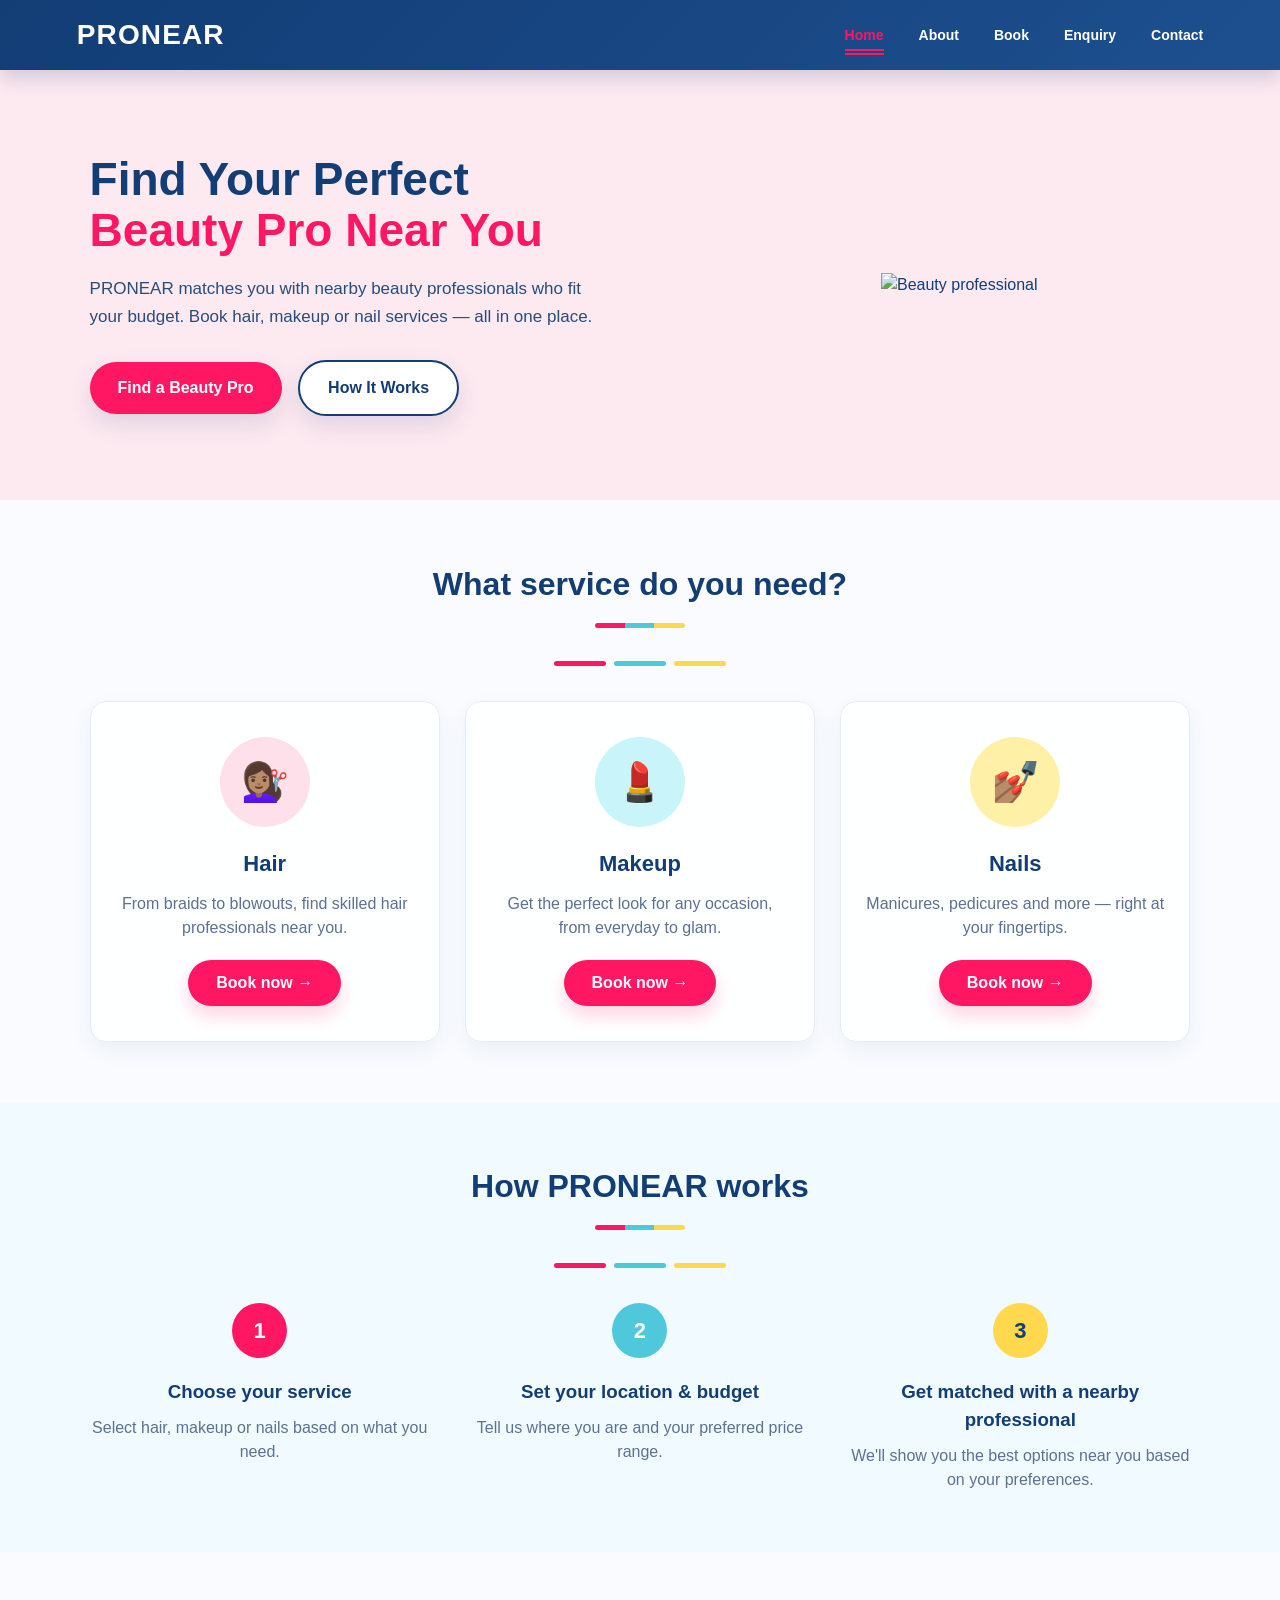
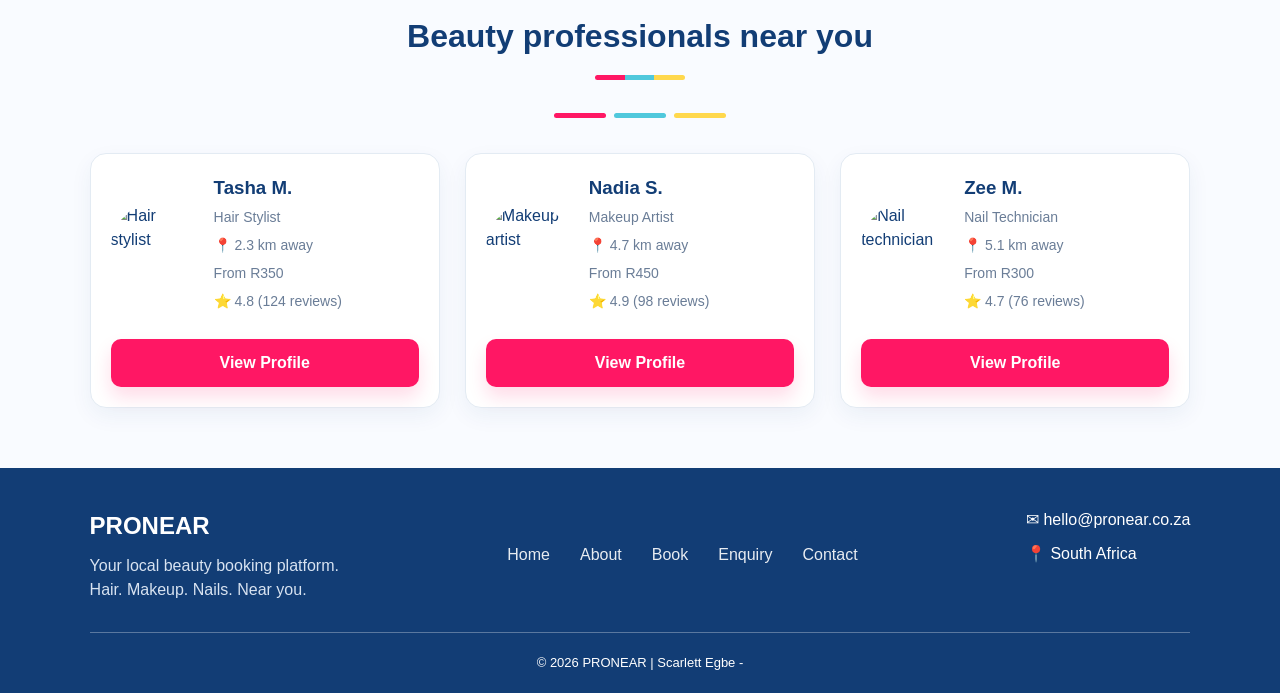
==== index.html @ 2d7df902 "Website update for Part 3 repository" ====
<!DOCTYPE html>
<html lang="en">
<head>
    <meta charset="UTF-8">
    <meta name="viewport" content="width=device-width, initial-scale=1.0">
    <title>PRONEAR | Book Hair, Makeup & Nail Services Near You</title>
    <meta name="description" content="PRONEAR helps you discover trusted local beauty professionals for hair, makeup and nail services. Browse salon options, compare beauty specialists, and book your next beauty appointment quickly and easily for hair care, makeup, nail care and beauty treatments near you.">
    <meta name="keywords" content="PRONEAR, beauty services, hair services, makeup services, nail services, beauty booking, beauty appointment, salon near me, hair salon, makeup artist, nail technician, local beauty professionals, beauty treatments, salon booking, book beauty service, hair and makeup, nail care, beauty professionals near me">
    <link rel="stylesheet" href="css/style.css">
</head>
<body>

    <!-- Site header and primary navigation: this links users to each main page. -->
    <nav class="site-nav" aria-label="Main navigation">
        <div class="logo">PRONEAR</div>
        <button class="nav-toggle" type="button" aria-expanded="false" aria-controls="nav-menu" aria-label="Open navigation menu">
            <span></span>
            <span></span>
            <span></span>
        </button>
        <ul id="nav-menu" class="nav-menu">
            <li><a href="index.html" class="active">Home</a></li>
            <li><a href="about.html">About</a></li>
            <li><a href="book.html">Book</a></li>
            <li><a href="enquiry.html">Enquiry</a></li>
            <li><a href="contact.html">Contact</a></li>
        </ul>
    </nav>

    <!-- Hero banner: this is the first sales message and main call-to-action area. -->
    <section class="hero">
        <div class="hero-text">
            <h1>Find Your Perfect <span>Beauty Pro Near You</span></h1>
            <p>PRONEAR matches you with nearby beauty professionals who fit your budget. Book hair, makeup or nail services — all in one place.</p>
            <a href="book.html" class="button primary-btn">Find a Beauty Pro</a>
            <a href="#how-it-works" class="button secondary-btn">How It Works</a>
        </div>
        <div class="hero-image">
            <img src="images/heroimage.png" alt="Beauty professional">
        </div>
    </section>

    <!-- Service overview: highlights the main beauty categories available to customers. -->
    <section class="services-section">
        <h2 class="section-title">What service do you need?</h2>
        <div class="underline"><span class="pink"></span><span class="blue"></span><span class="yellow"></span></div>
        <div class="services">
            <div class="service-card" data-service="hair">
                <div class="service-icon hair">💇🏽‍♀️</div>
                <h3>Hair</h3>
                <p>From braids to blowouts, find skilled hair professionals near you.</p>
                <a href="book.html#booking-form" class="small-btn" data-service="hair">Book now →</a>
            </div>
            <div class="service-card" data-service="makeup">
                <div class="service-icon makeup">💄</div>
                <h3>Makeup</h3>
                <p>Get the perfect look for any occasion, from everyday to glam.</p>
                <a href="book.html#booking-form" class="small-btn" data-service="makeup">Book now →</a>
            </div>
            <div class="service-card" data-service="nails">
                <div class="service-icon nails">💅🏽</div>
                <h3>Nails</h3>
                <p>Manicures, pedicures and more — right at your fingertips.</p>
                <a href="book.html#booking-form" class="small-btn" data-service="nails">Book now →</a>
            </div>
        </div>
    </section>

    <!-- How it works: explains the simple booking journey in three steps. -->
    <section class="how-it-works" id="how-it-works">
        <h2 class="section-title">How PRONEAR works</h2>
        <div class="underline"><span class="pink"></span><span class="blue"></span><span class="yellow"></span></div>
        <div class="steps">
            <div class="step">
                <div class="step-number">1</div>
                <h3>Choose your service</h3>
                <p>Select hair, makeup or nails based on what you need.</p>
            </div>
            <div class="step">
                <div class="step-number">2</div>
                <h3>Set your location & budget</h3>
                <p>Tell us where you are and your preferred price range.</p>
            </div>
            <div class="step">
                <div class="step-number">3</div>
                <h3>Get matched with a nearby professional</h3>
                <p>We'll show you the best options near you based on your preferences.</p>
            </div>
        </div>
    </section>

    <!-- Local professionals section: presents nearby beauty specialists with pricing and ratings. -->
    <section class="professionals-section">
        <h2 class="section-title">Beauty professionals near you</h2>
        <div class="underline"><span class="pink"></span><span class="blue"></span><span class="yellow"></span></div>
        <div class="professionals">
            <div class="pro-card">
                <div class="pro-info">
                    <div class="pro-image"><img src="images/tashaM.png" alt="Hair stylist"></div>
                    <div class="pro-details">
                        <h3>Tasha M.</h3><p>Hair Stylist</p><p>📍 2.3 km away</p><p> From R350</p><p>⭐ 4.8 (124 reviews)</p>
                    </div>
                </div>
                <a href="#" class="view-btn" data-profile="tasha">View Profile</a>
            </div>
            <div class="pro-card">
                <div class="pro-info">
                    <div class="pro-image"><img src="images/lastperson.png" alt="Makeup artist"></div>
                    <div class="pro-details">
                        <h3>Nadia S.</h3><p>Makeup Artist</p><p>📍 4.7 km away</p><p> From R450</p><p>⭐ 4.9 (98 reviews)</p>
                    </div>
                </div>
                <a href="#" class="view-btn" data-profile="nadia">View Profile</a>
            </div>
            <div class="pro-card">
                <div class="pro-info">
                    <div class="pro-image"><img src="images/zee.png" alt="Nail technician"></div>
                    <div class="pro-details">
                        <h3>Zee M.</h3><p>Nail Technician</p><p>📍 5.1 km away</p><p> From R300</p><p>⭐ 4.7 (76 reviews)</p>
                    </div>
                </div>
                <a href="#" class="view-btn" data-profile="zee">View Profile</a>
            </div>
        </div>
    </section>

    <div class="profile-modal" id="profile-modal" aria-hidden="true">
        <div class="profile-dialog" role="dialog" aria-modal="true" aria-labelledby="profile-title">
            <button type="button" class="close-profile-modal" id="close-profile-modal" aria-label="Close profile">×</button>
            <div id="profile-content"></div>
        </div>
    </div>

    <!-- Site footer: quick links and contact details for users after browsing the page. -->
    <footer>
        <div class="footer-content">
            <div class="footer-logo"><h2>PRONEAR</h2><p>Your local beauty booking platform.<br>Hair. Makeup. Nails. Near you.</p></div>
            <div class="footer-links"><a href="index.html">Home</a><a href="about.html">About</a><a href="book.html">Book</a><a href="enquiry.html">Enquiry</a><a href="contact.html">Contact</a></div>
            <div class="footer-contact"><p>✉ hello@pronear.co.za</p><p>📍 South Africa</p></div>
        </div>
        <div class="copyright">© 2026 PRONEAR | Scarlett Egbe - </div>
    </footer>

    <script src="js/script.js"></script>
</body>
</html>
---- css/style.css ----
/* ================= GLOBAL RESET & BASE STYLES ================= */
/* These rules create a consistent visual baseline across all pages,
   making spacing, typography, and links behave the same in every browser. */

* {
    margin: 0;
    padding: 0;
    box-sizing: border-box;
}

body {
    font-family: Arial, sans-serif;
    color: #123d75;
    background-color: #f9fbff;
    line-height: 1.5;
}

html {
    scroll-behavior: smooth;
}

a {
    color: inherit;
}

img {
    display: block;
    max-width: 100%;
}

button,
input,
select,
textarea,
a {
    transition: all 0.25s ease;
}

:focus-visible {
    outline: 3px solid rgba(255, 23, 100, 0.45);
    outline-offset: 3px;
}


/* ================= STICKY HEADER & NAVIGATION ================= */
/* The header stays pinned at the top while scrolling and uses a
   strong background contrast so links remain easy to read. */

nav {
    position: sticky;
    top: 0;
    z-index: 1000;
    height: 70px;
    background: linear-gradient(135deg, #123d75, #1d4f8f);
    box-shadow: 0 8px 18px rgba(18, 61, 117, 0.18);

    display: flex;
    align-items: center;
    justify-content: space-between;

    padding: 0 6%;
}

.logo {
    color: white;
    font-size: 28px;
    font-weight: bold;
    letter-spacing: 0.04em;
}

.nav-menu {
    display: flex;
    list-style: none;
    gap: 35px;
    align-items: center;
}

nav ul li a {
    color: white;
    text-decoration: none;
    font-size: 14px;
    font-weight: bold;
    padding: 6px 0;
    border-bottom: 2px solid transparent;
    position: relative;
}

nav ul li a::after {
    content: "";
    position: absolute;
    left: 0;
    bottom: -6px;
    width: 100%;
    height: 2px;
    background-color: #ff1764;
    transform: scaleX(0);
    transform-origin: center;
    transition: transform 0.25s ease;
}

nav ul li a.active,
nav ul li a:hover,
nav ul li a:focus-visible {
    color: #ff1764;
    border-color: #ff1764;
}

nav ul li a:hover::after,
nav ul li a:focus-visible::after,
nav ul li a.active::after {
    transform: scaleX(1);
}

nav ul li a:active {
    color: #ffd84d;
    transform: translateY(1px);
}

.nav-toggle {
    display: none;
    width: 48px;
    height: 48px;
    border: 1px solid rgba(255, 255, 255, 0.35);
    border-radius: 8px;
    background: transparent;
    cursor: pointer;
    padding: 10px 12px;
    align-items: center;
    justify-content: center;
    flex-direction: column;
    gap: 5px;
}

.nav-toggle span {
    display: block;
    width: 100%;
    height: 3px;
    border-radius: 10px;
    background-color: white;
}


/* ================= HOMEPAGE HERO SECTION ================= */
/* The hero is the first visual message on the landing page, so it uses
   a warm accent background and large, high-contrast text to draw attention. */

.hero {
    background-color: #fde9f0;

    min-height: 430px;

    display: flex;
    align-items: center;
    justify-content: space-between;

    padding: 50px 7%;
}

.hero-text {
    width: 50%;
}

.hero-text h1 {
    font-size: 46px;
    line-height: 1.1;

    margin-bottom: 20px;

    color: #123d75;
}

.hero-text h1 span {
    display: block;
    color: #ff1764;
}

.hero-text p {
    font-size: 17px;
    line-height: 1.6;

    color: #294c78;

    max-width: 520px;

    margin-bottom: 30px;
}


/* ================= REUSABLE BUTTON STYLES ================= */
/* These button classes keep calls to action consistent across the site,
   while allowing primary and secondary variants for different emphasis levels. */

.button {
    display: inline-block;

    padding: 14px 28px;

    border-radius: 30px;

    text-decoration: none;

    font-weight: bold;

    margin-right: 12px;
    box-shadow: 0 10px 24px rgba(18, 61, 117, 0.12);
}

.primary-btn {
    background-color: #ff1764;
    color: white;
}

.secondary-btn {
    border: 2px solid #123d75;

    color: #123d75;

    background-color: white;
}

.primary-btn:hover,
.primary-btn:focus-visible,
.secondary-btn:hover,
.secondary-btn:focus-visible,
.small-btn:hover,
.small-btn:focus-visible,
.view-btn:hover,
.view-btn:focus-visible {
    transform: translateY(-2px);
    box-shadow: 0 14px 26px rgba(18, 61, 117, 0.14);
}

.primary-btn:hover,
.primary-btn:focus-visible {
    background-color: #d91455;
}

.secondary-btn:hover,
.secondary-btn:focus-visible {
    background-color: #123d75;
    color: white;
}

.primary-btn:active,
.secondary-btn:active,
.small-btn:active,
.view-btn:active,
.contact-submit:active {
    transform: translateY(1px) scale(0.99);
}


/* ================= HERO IMAGE ================= */

.hero-image {
    width: 42%;
    height: 320px;

    display: flex;
    align-items: center;
    justify-content: center;
}

.hero-image img {
    max-width: 100%;
    max-height: 320px;

    object-fit: contain;
}


/* ================= CONTENT SECTIONS ================= */
/* Shared section spacing keeps the page layout balanced and gives each
   content block enough room to breathe without looking crowded. */

section {
    padding: 60px 7%;
}

.section-title {
    text-align: center;

    font-size: 32px;

    margin-bottom: 45px;

    color: #123d75;
}

.underline {
    display: flex;
    justify-content: center;
    margin: -12px auto 35px;
    gap: 8px;
}

.underline span {
    display: block;
    width: 52px;
    height: 5px;
    border-radius: 999px;
}

.underline .pink,
.pink {
    background-color: #ff1764;
}

.underline .blue,
.blue {
    background-color: #50c8dc;
}

.underline .yellow,
.yellow {
    background-color: #ffd84d;
}

.section-title::after {
    content: "";

    display: block;

    width: 90px;
    height: 5px;

    margin: 15px auto 0;

    background: linear-gradient(
        to right,
        #ff1764 33%,
        #50c8dc 33%,
        #50c8dc 66%,
        #ffd84d 66%
    );

    border-radius: 10px;
}


/* ================= SERVICE CARDS ================= */
/* These cards present the main beauty offerings in a clean, equal grid.
   The hover state adds subtle motion so users can tell each card is interactive. */

.services {
    display: grid;

    grid-template-columns: repeat(3, 1fr);

    gap: 25px;
}

.service-card {
    border: 1px solid #e4edf5;

    border-radius: 16px;

    padding: 35px 25px;

    text-align: center;

    box-shadow: 0 8px 22px rgba(18, 61, 117, 0.06);
    background: rgba(255, 255, 255, 0.9);
    transition: transform 0.25s ease, box-shadow 0.25s ease, border-color 0.25s ease;
}

.service-card:hover,
.pro-card:hover {
    transform: translateY(-4px);
    box-shadow: 0 16px 28px rgba(18, 61, 117, 0.12);
    border-color: rgba(255, 23, 100, 0.18);
}

.service-card.active,
.pro-card.active {
    border-color: rgba(255, 23, 100, 0.4);
    box-shadow: 0 16px 30px rgba(255, 23, 100, 0.12);
    transform: translateY(-3px);
}

.service-icon {
    width: 90px;
    height: 90px;

    border-radius: 50%;

    margin: 0 auto 20px;

    display: flex;
    align-items: center;
    justify-content: center;

    font-size: 38px;
}

.hair {
    background-color: #fde0e9;
}

.makeup {
    background-color: #c8f4fa;
}

.nails {
    background-color: #fff0a8;
}

.service-card h3 {
    font-size: 22px;

    margin-bottom: 12px;
}

.service-card p {
    color: #5d7190;

    line-height: 1.5;

    margin-bottom: 20px;
}

.small-btn {
    display: inline-block;

    background-color: #ff1764;

    color: white;

    padding: 11px 28px;

    border-radius: 25px;

    text-decoration: none;

    font-weight: bold;
    box-shadow: 0 10px 18px rgba(255, 23, 100, 0.18);
}

.small-btn:hover,
.small-btn:focus-visible {
    background-color: #d91455;
}


/* ================= PROCESS / HOW IT WORKS ================= */
/* This section explains the user journey in three simple steps and uses
   a soft blue background to separate it from the service cards above. */

.how-it-works {
    background-color: #f0faff;
}

.steps {
    display: grid;

    grid-template-columns: repeat(3, 1fr);

    gap: 40px;

    text-align: center;
}

.step-number {
    width: 55px;
    height: 55px;

    border-radius: 50%;

    margin: 0 auto 20px;

    display: flex;
    align-items: center;
    justify-content: center;

    color: white;

    font-size: 22px;

    font-weight: bold;

    background-color: #ff1764;
}

.step:nth-child(2) .step-number {
    background-color: #50c8dc;
}

.step:nth-child(3) .step-number {
    background-color: #ffd84d;

    color: #123d75;
}

.step h3 {
    margin-bottom: 10px;
}

.step p {
    color: #5d7190;

    line-height: 1.5;
}


/* ================= PROFESSIONAL PROFILE LIST ================= */
/* The professional cards display local beauty specialists in a consistent
   format so visitors can compare location, pricing, and ratings quickly. */

.professionals {
    display: grid;

    grid-template-columns: repeat(3, 1fr);

    gap: 25px;
}

.pro-card {
    border: 1px solid #e3ebf3;

    border-radius: 16px;

    padding: 20px;

    box-shadow: 0 8px 22px rgba(18, 61, 117, 0.06);
    background-color: white;
    transition: transform 0.25s ease, box-shadow 0.25s ease, border-color 0.25s ease;
}

.pro-info {
    display: flex;

    align-items: center;

    gap: 18px;

    margin-bottom: 20px;
}

.pro-image {
    width: 85px;
    height: 85px;

    border-radius: 50%;

    overflow: hidden;

    flex-shrink: 0;
}

.pro-image img {
    width: 100%;
    height: 100%;

    object-fit: cover;
}

.pro-details h3 {
    margin-bottom: 5px;
}

.pro-details p {
    color: #6a7d97;

    font-size: 14px;

    margin-bottom: 7px;
}

.view-btn {
    display: block;

    text-align: center;

    background-color: #ff1764;

    color: white;

    padding: 12px;

    border-radius: 10px;

    text-decoration: none;

    font-weight: bold;
    box-shadow: 0 10px 18px rgba(255, 23, 100, 0.15);
}

.view-btn:hover,
.view-btn:focus-visible {
    background-color: #d91455;
}

.form-status {
    margin-top: 16px;
    padding: 12px 14px;
    border-radius: 10px;
    font-size: 14px;
    line-height: 1.5;
    display: none;
}

.form-status.success {
    display: block;
    background-color: rgba(34, 197, 94, 0.12);
    border: 1px solid rgba(34, 197, 94, 0.28);
    color: #0f5132;
}

.form-status.error {
    display: block;
    background-color: rgba(220, 53, 69, 0.10);
    border: 1px solid rgba(220, 53, 69, 0.25);
    color: #842029;
}

.booking-form input.invalid,
.booking-form select.invalid,
.booking-form textarea.invalid {
    border-color: #d93025;
    box-shadow: 0 0 0 2px rgba(217, 48, 37, 0.08);
}

.profile-modal {
    position: fixed;
    inset: 0;
    background: rgba(18, 61, 117, 0.38);
    display: none;
    align-items: center;
    justify-content: center;
    padding: 20px;
    z-index: 2000;
}

.profile-modal.is-visible {
    display: flex;
}

.profile-dialog {
    position: relative;
    width: min(100%, 460px);
    background: #fff;
    border-radius: 20px;
    box-shadow: 0 30px 60px rgba(18, 61, 117, 0.2);
    padding: 28px 24px 24px;
}

.close-profile-modal {
    position: absolute;
    top: 16px;
    right: 16px;
    border: none;
    background: #f3f6fb;
    color: #123d75;
    width: 34px;
    height: 34px;
    border-radius: 50%;
    font-size: 24px;
    cursor: pointer;
}

.profile-header {
    margin-bottom: 16px;
}

.profile-badge {
    display: inline-block;
    background: #fde9f0;
    color: #ff1764;
    padding: 6px 10px;
    border-radius: 999px;
    font-size: 12px;
    font-weight: bold;
    margin-bottom: 12px;
}

.profile-header h3 {
    color: #123d75;
    font-size: 28px;
    margin-bottom: 6px;
}

.profile-details {
    list-style: none;
    margin: 0 0 16px;
    padding: 0;
    color: #5d7190;
    line-height: 1.8;
}

.profile-dialog p {
    color: #5d7190;
    line-height: 1.6;
    margin-bottom: 18px;
}


/* ================= SITE FOOTER ================= */
/* The footer holds quick navigation and contact information, giving users
   a simple way to move between pages or reach the business after browsing. */

footer {
    background-color: #123d75;

    color: white;

    padding: 40px 7% 20px;
}

.footer-content {
    display: flex;

    justify-content: space-between;

    gap: 40px;
}

.footer-logo h2 {
    margin-bottom: 10px;
}

.footer-logo p {
    color: #d8e3f1;

    line-height: 1.5;
}

.footer-links {
    display: flex;

    gap: 30px;

    align-items: center;
}

.footer-links a {
    color: white;

    text-decoration: none;
    opacity: 0.9;
}

.footer-links a:hover,
.footer-links a:focus-visible {
    color: #ff1764;
    opacity: 1;
}

.footer-contact p {
    margin-bottom: 10px;
}

.copyright {
    border-top: 1px solid rgba(255, 255, 255, 0.3);

    margin-top: 30px;

    padding-top: 20px;

    text-align: center;

    font-size: 13px;
}


/* ================= RESPONSIVE ================= */

@media (max-width: 900px) {

    .hero {
        flex-direction: column;

        text-align: center;
    }

    .hero-text {
        width: 100%;
    }

    .hero-text p {
        margin-left: auto;
        margin-right: auto;
    }

    .hero-image {
        width: 70%;

        margin-top: 30px;
    }

    .services,
    .steps,
    .professionals {
        grid-template-columns: 1fr;
    }

    .footer-content {
        flex-direction: column;
    }

    .footer-links {
        flex-wrap: wrap;
    }
}

@media (max-width: 760px) {
    nav {
        height: auto;
        min-height: 70px;
        padding: 15px 6%;
        align-items: flex-start;
        flex-wrap: wrap;
    }

    .nav-toggle {
        display: flex;
    }

    .nav-menu {
        display: none;
        flex-direction: column;
        width: 100%;
        align-items: flex-start;
        gap: 12px;
        padding-top: 12px;
        border-top: 1px solid rgba(255, 255, 255, 0.22);
    }

    nav.nav-open .nav-menu {
        display: flex;
    }

    nav ul li a {
        display: block;
        width: 100%;
        font-size: 15px;
        padding: 8px 0;
    }

    .hero {
        padding: 38px 20px 48px;
    }

    .hero-text h1 {
        font-size: 2.4rem;
    }

    .hero-text p {
        font-size: 1rem;
    }

    .button {
        display: block;
        width: 100%;
        margin: 0 0 12px;
        text-align: center;
    }

    .section-title {
        font-size: clamp(2rem, 7vw, 2.5rem);
        margin-bottom: 28px;
    }

    section {
        padding: 45px 20px;
    }

    .service-card,
    .pro-card,
    .booking-form,
    .booking-info,
    .contact-form {
        padding: 22px 18px;
    }

    .pro-info,
    .contact-detail,
    .about-feature {
        flex-direction: column;
        align-items: flex-start;
    }

    .contact-hero {
        padding: 40px 20px;
        gap: 28px;
    }

    .contact-hero-text h1 {
        font-size: 2.5rem;
    }

    .contact-form-row {
        grid-template-columns: 1fr;
    }

    .contact-cta {
        padding: 30px 20px;
        margin: 20px 20px 45px;
    }

    .booking-container {
        padding: 0 20px;
    }
}

@media (max-width: 480px) {
    .logo {
        font-size: 1.5rem;
    }

    .hero-text h1 {
        font-size: 2.05rem;
    }

    .contact-hero-text h1,
    .book-header h1 {
        font-size: 2.2rem;
    }

    .contact-message-box {
        width: 100%;
        max-width: 250px;
        padding: 24px 18px;
    }

    .footer-links {
        gap: 12px 22px;
    }
}
/* ================= BOOK PAGE ================= */

.book-header {
    background-color: #fde9f0;
    text-align: center;
    padding: 70px 7%;
}

.book-header h1 {
    font-size: 42px;
    margin-bottom: 18px;
    color: #123d75;
}

.book-header p {
    max-width: 650px;
    margin: auto;
    color: #5d7190;
    line-height: 1.6;
}

.book-header .small-heading {
    color: #ff1764;
    font-weight: bold;
    font-size: 14px;
    margin-bottom: 12px;
}

.book-services {
    background-color: white;
}

.services-toolbar {
    display: flex;
    align-items: end;
    justify-content: space-between;
    gap: 20px;
    max-width: 980px;
    margin: 0 auto 24px;
}

.search-panel,
.filter-panel {
    flex: 1;
}

.search-label,
.filter-label {
    display: block;
    margin-bottom: 8px;
    color: #123d75;
    font-size: 14px;
    font-weight: 700;
}

#service-search,
#service-filter {
    width: 100%;
    padding: 13px 15px;
    border: 1px solid #dce6ef;
    border-radius: 10px;
    background: #fff;
    color: #123d75;
    font-size: 14px;
    font-family: Arial, sans-serif;
}

#service-search:focus,
#service-filter:focus {
    outline: none;
    border-color: #ff1764;
    box-shadow: 0 0 0 3px rgba(255, 23, 100, 0.12);
}

.service-results {
    max-width: 980px;
    margin: 0 auto 18px;
    color: #5d7190;
    font-size: 14px;
    font-weight: 700;
}

.book-services .services {
    grid-template-columns: repeat(3, 1fr);
}

.book-services .service-card {
    display: flex;
    flex-direction: column;
    align-items: center;
}

.book-services .service-card p {
    margin-bottom: 15px;
}

.book-services .small-btn {
    margin-top: auto;
}

.service-empty {
    grid-column: 1 / -1;
    text-align: center;
    padding: 36px 24px;
    border: 1px dashed rgba(18, 61, 117, 0.25);
    border-radius: 16px;
    background: #f9fbff;
    color: #5d7190;
}

.service-empty h3 {
    margin-bottom: 10px;
    color: #123d75;
}

.gallery-section {
    background: linear-gradient(180deg, #fffafc 0%, #f3fbff 100%);
    padding: 70px 7% 30px;
}

.section-heading {
    text-align: center;
    margin-bottom: 30px;
}

.gallery-grid {
    display: grid;
    grid-template-columns: repeat(3, minmax(0, 1fr));
    gap: 22px;
    max-width: 1200px;
    margin: 0 auto;
}

.gallery-item {
    position: relative;
    border: none;
    border-radius: 18px;
    overflow: hidden;
    cursor: pointer;
    padding: 0;
    background: #fff;
    box-shadow: 0 12px 30px rgba(18, 61, 117, 0.09);
    transition: transform 0.25s ease, box-shadow 0.25s ease;
}

.gallery-item:hover,
.gallery-item:focus-visible {
    transform: translateY(-4px);
    box-shadow: 0 15px 35px rgba(18, 61, 117, 0.15);
}

.gallery-item:focus-visible {
    outline: 3px solid #ff1764;
    outline-offset: 2px;
}

.gallery-item img {
    display: block;
    width: 100%;
    height: 260px;
    object-fit: cover;
    transition: transform 0.35s ease;
}

.gallery-item:hover img,
.gallery-item:focus-visible img {
    transform: scale(1.05);
}

.gallery-overlay {
    position: absolute;
    left: 0;
    right: 0;
    bottom: 0;
    padding: 16px;
    background: linear-gradient(180deg, transparent, rgba(18, 61, 117, 0.9));
    color: #fff;
    text-align: center;
    font-weight: 700;
    letter-spacing: 0.08em;
    text-transform: uppercase;
    font-size: 12px;
}

.gallery-lightbox {
    position: fixed;
    inset: 0;
    background: rgba(10, 18, 29, 0.8);
    display: flex;
    align-items: center;
    justify-content: center;
    padding: 24px;
    opacity: 0;
    visibility: hidden;
    transition: opacity 0.25s ease, visibility 0.25s ease;
    z-index: 1200;
}

.gallery-lightbox.is-visible {
    opacity: 1;
    visibility: visible;
}

.gallery-lightbox-panel {
    position: relative;
    width: min(90vw, 900px);
    background: #fff;
    border-radius: 20px;
    overflow: hidden;
    box-shadow: 0 22px 60px rgba(0, 0, 0, 0.22);
}

.gallery-lightbox-panel img {
    width: 100%;
    max-height: 70vh;
    object-fit: cover;
    display: block;
    background: #f2f5f9;
}

.gallery-lightbox-body {
    padding: 24px 28px 28px;
}

.gallery-lightbox-meta {
    display: flex;
    justify-content: space-between;
    align-items: center;
    gap: 10px;
    margin-bottom: 10px;
}

.gallery-lightbox-kicker {
    margin: 0;
    color: #ff1764;
    text-transform: uppercase;
    letter-spacing: 0.08em;
    font-size: 11px;
    font-weight: 700;
}

.gallery-lightbox-body h3 {
    margin: 0;
    color: #123d75;
    font-size: clamp(1.4rem, 2vw, 2rem);
}

.gallery-lightbox-body p {
    color: #5d7190;
    line-height: 1.6;
    margin: 0;
}

.gallery-lightbox-controls {
    display: flex;
    justify-content: space-between;
    gap: 12px;
    margin-top: 22px;
}

.gallery-lightbox-nav,
.close-gallery-lightbox {
    border: none;
    border-radius: 999px;
    cursor: pointer;
    transition: transform 0.2s ease, background 0.2s ease;
}

.gallery-lightbox-nav {
    background: #123d75;
    color: #fff;
    padding: 10px 18px;
    font-weight: 700;
}

.gallery-lightbox-nav:hover,
.close-gallery-lightbox:hover {
    transform: translateY(-1px);
}

.close-gallery-lightbox {
    position: absolute;
    top: 14px;
    right: 14px;
    width: 42px;
    height: 42px;
    background: rgba(255, 255, 255, 0.95);
    color: #123d75;
    font-size: 2rem;
    line-height: 1;
    z-index: 2;
}

/* BOOKING SECTION */

.booking-section {
    background-color: #f0faff;
}

.booking-container {
    max-width: 1000px;
    margin: auto;

    display: grid;
    grid-template-columns: 0.8fr 1.2fr;

    gap: 40px;
}


/* BOOKING INFORMATION */

.booking-info {
    background-color: white;

    border: 1px solid #e4edf5;

    border-radius: 10px;

    padding: 35px;

    box-shadow: 0 4px 15px rgba(0, 0, 0, 0.05);

    height: fit-content;
}

.booking-info h3 {
    color: #123d75;
    font-size: 24px;
    margin-bottom: 20px;
}

.booking-info p {
    color: #5d7190;
    line-height: 1.6;
    margin-bottom: 18px;
}


/* BOOKING FORM */

.booking-form {
    background-color: white;

    border: 1px solid #e4edf5;

    border-radius: 10px;

    padding: 35px;

    box-shadow: 0 4px 15px rgba(0, 0, 0, 0.05);

    display: flex;
    flex-direction: column;
}

.booking-form label {
    color: #123d75;

    font-weight: bold;

    font-size: 14px;

    margin-bottom: 8px;
}

.booking-form input,
.booking-form select,
.booking-form textarea {

    width: 100%;

    padding: 13px 15px;

    margin-bottom: 20px;

    border: 1px solid #dce6ef;

    border-radius: 7px;

    font-family: Arial, sans-serif;

    font-size: 14px;

    color: #123d75;

    background-color: white;
}

.booking-form input:focus,
.booking-form select:focus,
.booking-form textarea:focus {

    outline: none;

    border-color: #ff1764;
}

.booking-form textarea {
    resize: vertical;
}

.booking-form button {
    border: none;

    cursor: pointer;

    font-family: Arial, sans-serif;

    font-size: 15px;

    margin-top: 5px;
}


/* HELP SECTION */

.book-help {
    text-align: center;

    background-color: #fde9f0;

    padding: 60px 7%;
}

.book-help h2 {
    color: #123d75;

    font-size: 30px;

    margin-bottom: 12px;
}

.book-help p {
    color: #5d7190;

    line-height: 1.6;

    margin-bottom: 25px;
}


/* RESPONSIVE */

@media (max-width: 900px) {

    .book-services .services {
        grid-template-columns: 1fr;
    }

    .gallery-grid {
        grid-template-columns: repeat(2, minmax(0, 1fr));
    }

    .booking-container {
        grid-template-columns: 1fr;
    }

}

@media (max-width: 620px) {
    .services-toolbar {
        flex-direction: column;
        align-items: stretch;
    }

    .gallery-grid {
        grid-template-columns: 1fr;
    }

    .gallery-item img {
        height: 220px;
    }

    .gallery-lightbox-body {
        padding: 18px 18px 22px;
    }

    .gallery-lightbox-controls {
        flex-direction: column;
    }

    .gallery-lightbox-nav {
        width: 100%;
    }
}
/* ================= CONTACT PAGE ================= */

.contact-hero {
    min-height: 420px;
    background-color: #fde9f0;
    padding: 60px 7%;

    display: flex;
    align-items: center;
    justify-content: space-between;

    gap: 60px;
}

.contact-hero-text {
    width: 50%;
}

.contact-eyebrow {
    color: #ff1764;
    font-size: 14px;
    font-weight: bold;
    letter-spacing: 1px;
    margin-bottom: 15px;
}

.contact-hero-text h1 {
    color: #123d75;
    font-size: 48px;
    line-height: 1.1;
    margin-bottom: 20px;
}

.contact-hero-text h1 span {
    display: block;
    color: #ff1764;
}

.contact-hero-text > p:last-child {
    color: #5d7190;
    font-size: 17px;
    line-height: 1.7;
    max-width: 520px;
}


/* HERO RIGHT SIDE */

.contact-hero-box {
    width: 42%;
    height: 300px;

    position: relative;

    display: flex;
    align-items: center;
    justify-content: center;
}

.contact-message-box {
    width: 280px;
    padding: 35px;

    background-color: white;

    border-radius: 15px;

    text-align: center;

    box-shadow: 0 10px 30px rgba(18, 61, 117, 0.12);

    position: relative;
    z-index: 2;
}

.message-icon {
    width: 65px;
    height: 65px;

    margin: 0 auto 18px;

    border-radius: 50%;

    background-color: #fde0e9;

    display: flex;
    align-items: center;
    justify-content: center;

    font-size: 28px;
    color: #123d75;
    text-decoration: none;
    transition: transform 0.25s ease, background-color 0.25s ease;
}

.message-icon:hover,
.message-icon:focus-visible {
    background-color: #ff1764;
    color: white;
    transform: translateY(-2px);
}

.contact-message-box h3 {
    color: #123d75;
    font-size: 22px;
    margin-bottom: 10px;
}

.contact-message-box p {
    color: #5d7190;
    line-height: 1.5;
}


/* DECORATIVE CIRCLES */

.hero-circle {
    position: absolute;
    border-radius: 50%;
}

.pink-circle {
    width: 100px;
    height: 100px;

    background-color: #ff1764;

    top: 10px;
    right: 20px;
}

.blue-circle {
    width: 75px;
    height: 75px;

    background-color: #50c8dc;

    bottom: 20px;
    left: 20px;
}

.yellow-circle {
    width: 55px;
    height: 55px;

    background-color: #ffd84d;

    bottom: 50px;
    right: 30px;
}


/* MAIN CONTACT AREA */

.contact-main {
    background-color: white;
}

.contact-grid {
    max-width: 1100px;
    margin: 0 auto;

    display: grid;

    grid-template-columns: 1fr 1.2fr;

    gap: 50px;

    align-items: start;
}


/* LEFT SIDE */

.contact-details {
    padding: 20px 10px;
}

.contact-details h2 {
    color: #123d75;
    font-size: 30px;
    margin-bottom: 15px;
}

.contact-description {
    color: #5d7190;
    line-height: 1.7;
    margin-bottom: 30px;
    max-width: 480px;
}

.contact-detail {
    display: flex;
    align-items: center;

    gap: 18px;

    margin-bottom: 25px;
}

.detail-icon {
    width: 55px;
    height: 55px;

    border-radius: 50%;

    display: flex;
    align-items: center;
    justify-content: center;

    font-size: 22px;

    flex-shrink: 0;
}

.pink-bg {
    background-color: #fde0e9;
}

.blue-bg {
    background-color: #c8f4fa;
}

.yellow-bg {
    background-color: #fff0a8;
}

.purple-bg {
    background-color: #eee0ff;
}

.contact-detail h3 {
    color: #123d75;
    font-size: 17px;
    margin-bottom: 5px;
}

.contact-detail p {
    color: #5d7190;
    line-height: 1.5;
    font-size: 14px;
}


/* FORM */

.contact-form {
    background-color: white;

    padding: 35px;

    border: 1px solid #e4edf5;

    border-radius: 12px;

    box-shadow: 0 6px 20px rgba(0, 0, 0, 0.06);
}

.contact-form h2 {
    color: #123d75;
    font-size: 26px;
    margin-bottom: 8px;
}

.contact-form > p {
    color: #5d7190;
    line-height: 1.5;
    margin-bottom: 25px;
}

.contact-form form {
    display: flex;
    flex-direction: column;
}

.contact-form-row {
    display: grid;
    grid-template-columns: 1fr 1fr;
    gap: 20px;
}

.contact-form label {
    color: #123d75;
    font-size: 14px;
    font-weight: bold;

    margin-bottom: 8px;
}

.contact-form input,
.contact-form select,
.contact-form textarea {
    width: 100%;

    padding: 13px 15px;

    border: 1px solid #dce6ef;

    border-radius: 7px;

    font-family: Arial, sans-serif;
    font-size: 14px;

    color: #123d75;

    margin-bottom: 20px;
}

.contact-form input:focus,
.contact-form select:focus,
.contact-form textarea:focus {
    outline: none;
    border-color: #ff1764;
}

.contact-form textarea {
    resize: vertical;
}

.map-section {
    background-color: #f9fbff;
    padding: 60px 7% 80px;
}

.section-heading {
    text-align: center;
    margin-bottom: 30px;
}

.map-panel {
    max-width: 1100px;
    margin: 0 auto;
    border-radius: 18px;
    overflow: hidden;
    border: 1px solid #e4edf5;
    box-shadow: 0 12px 28px rgba(18, 61, 117, 0.08);
}

.map-panel iframe {
    display: block;
    width: 100%;
    height: 420px;
    border: 0;
}

.contact-submit {
    width: fit-content;

    padding: 13px 28px;

    background-color: #ff1764;

    color: white;

    border: none;

    border-radius: 25px;

    font-weight: bold;

    font-size: 15px;

    cursor: pointer;
}

.contact-submit:hover {
    opacity: 0.9;
}


/* BOTTOM CTA */

.contact-cta {
    margin: 20px 7% 60px;

    padding: 40px 50px;

    background-color: #f0faff;

    border-radius: 12px;

    display: flex;

    align-items: center;

    justify-content: space-between;

    gap: 30px;
}

.contact-cta h2 {
    color: #123d75;
    font-size: 28px;
    margin-bottom: 10px;
}

.contact-cta > div > p:last-child {
    color: #5d7190;
    line-height: 1.5;
}


/* MOBILE */

@media (max-width: 900px) {

    .contact-hero {
        flex-direction: column;
        text-align: center;
    }

    .contact-hero-text {
        width: 100%;
    }

    .contact-hero-text > p:last-child {
        margin: auto;
    }

    .contact-hero-box {
        width: 100%;
    }

    .contact-grid {
        grid-template-columns: 1fr;
    }

    .contact-form-row {
        grid-template-columns: 1fr;
    }

    .contact-cta {
        flex-direction: column;
        text-align: center;
    }

}
/* ================= ABOUT FEATURE IMAGES ================= */

.about-feature {
    display: flex;
    align-items: center;
    gap: 18px;
    margin-bottom: 25px;
}

.about-feature-image {
    width: 70px;
    height: 70px;
    border-radius: 50%;
    overflow: hidden;
    flex-shrink: 0;
}

.about-feature-image img {
    width: 100%;
    height: 100%;
    object-fit: cover;
}

.about-feature-text h3 {
    color: #123d75;
    font-size: 17px;
    margin-bottom: 5px;
}

.about-feature-text p {
    color: #5d7190;
    line-height: 1.5;
    font-size: 14px;
}


/* MOBILE */

@media (max-width: 900px) {

    .about-feature {
        justify-content: flex-start;
        text-align: left;
    }

}
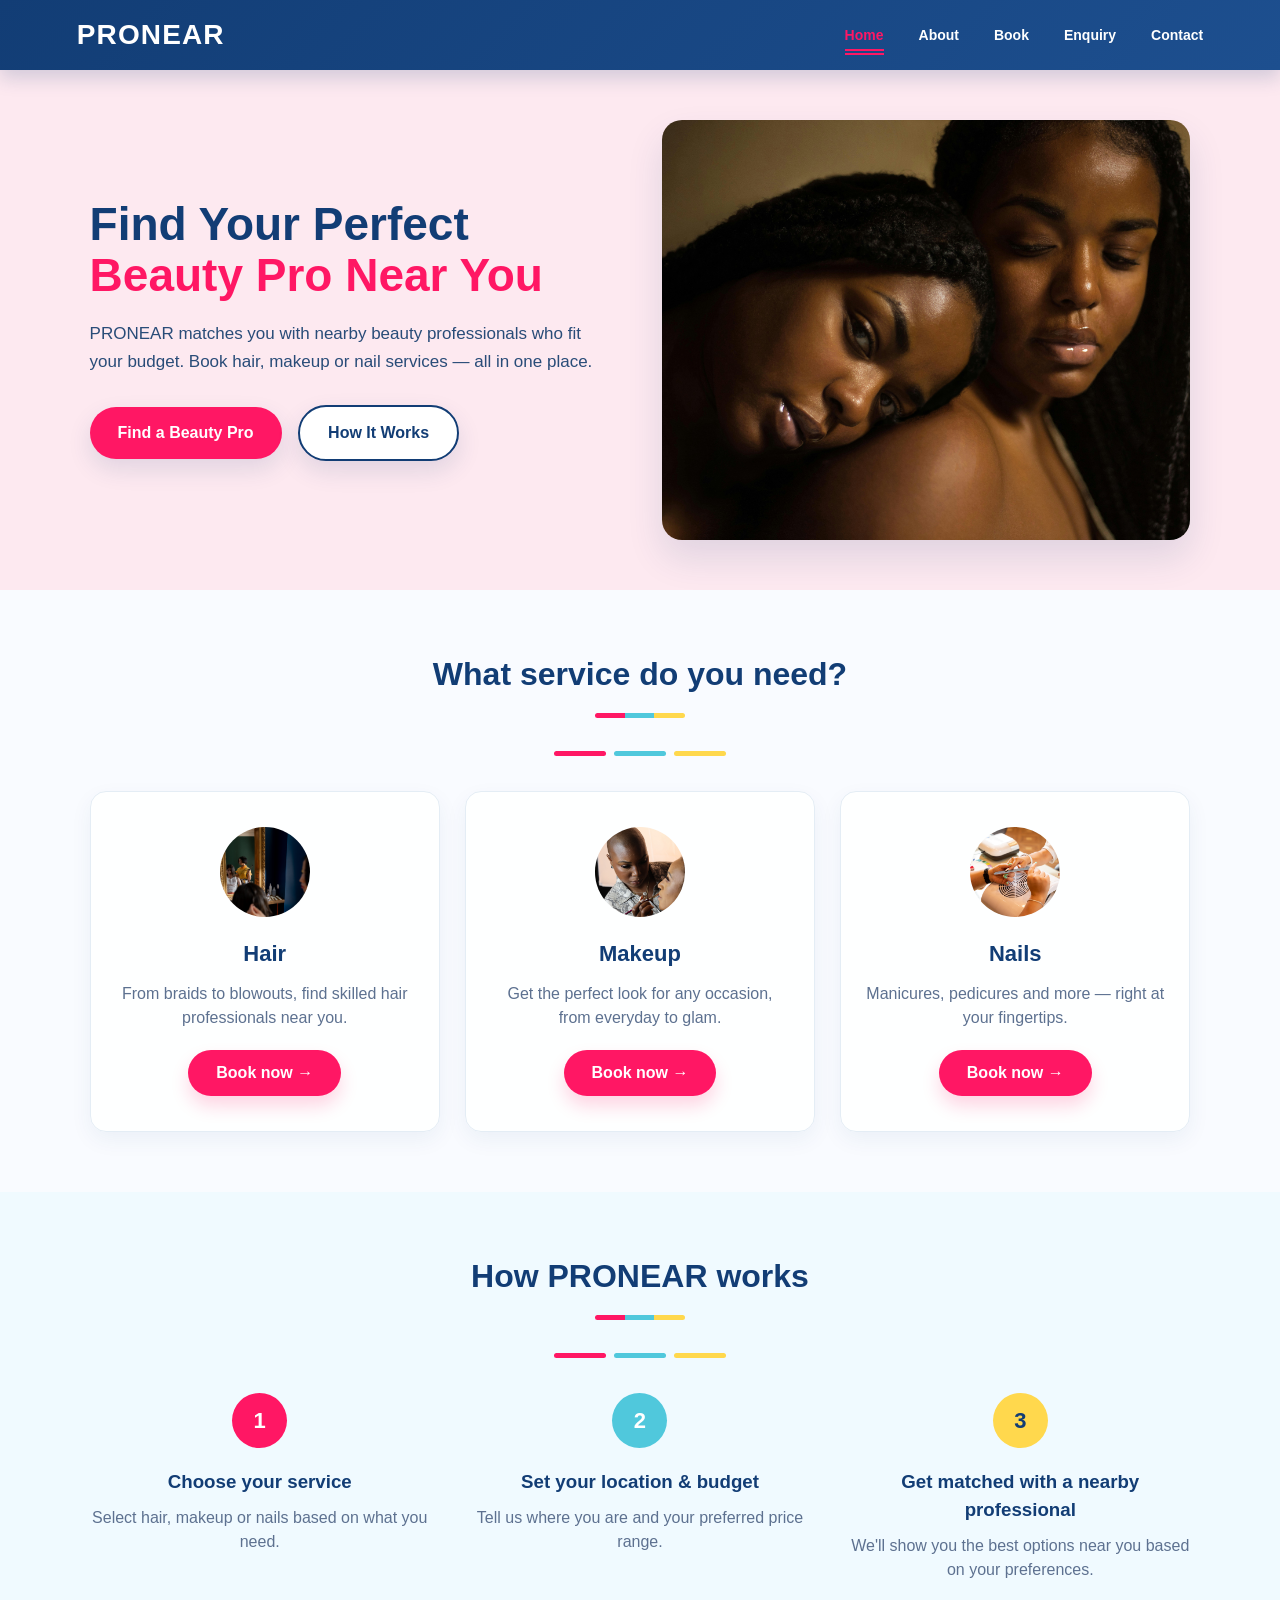
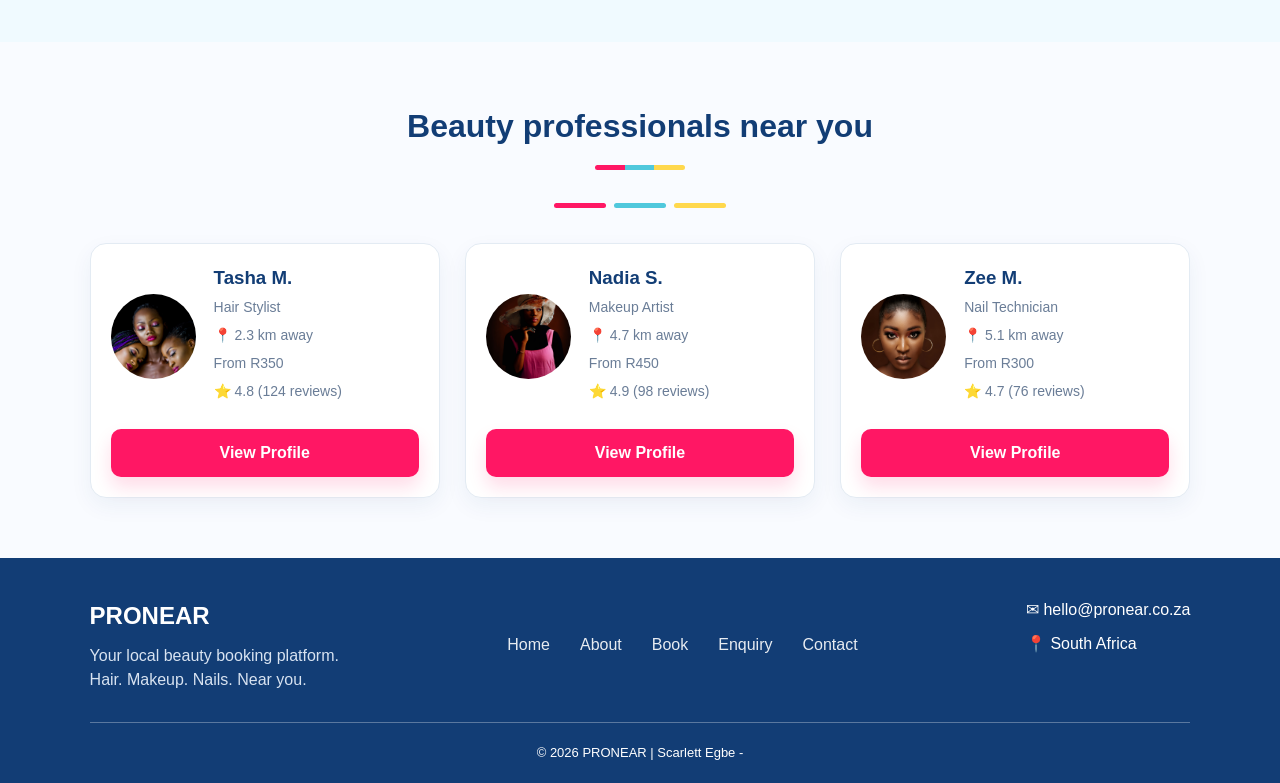
==== commit 50504fa5: "validating error messages and improving overall user experience" ====
--- a/index.html
+++ b/index.html
@@ -36,7 +36,7 @@
             <a href="#how-it-works" class="button secondary-btn">How It Works</a>
         </div>
         <div class="hero-image">
-            <img src="images/heroimage.png" alt="Beauty professional">
+            <img src="images/heroimage.png" alt="Beauty professional posing confidently">
         </div>
     </section>
 
@@ -46,19 +46,25 @@
         <div class="underline"><span class="pink"></span><span class="blue"></span><span class="yellow"></span></div>
         <div class="services">
             <div class="service-card" data-service="hair">
-                <div class="service-icon hair">💇🏽‍♀️</div>
+                <div class="service-icon hair">
+                    <img src="images/hairimage.png" alt="Hair service">
+                </div>
                 <h3>Hair</h3>
                 <p>From braids to blowouts, find skilled hair professionals near you.</p>
                 <a href="book.html#booking-form" class="small-btn" data-service="hair">Book now →</a>
             </div>
             <div class="service-card" data-service="makeup">
-                <div class="service-icon makeup">💄</div>
+                <div class="service-icon makeup">
+                    <img src="images/makeupimage.png" alt="Makeup service">
+                </div>
                 <h3>Makeup</h3>
                 <p>Get the perfect look for any occasion, from everyday to glam.</p>
                 <a href="book.html#booking-form" class="small-btn" data-service="makeup">Book now →</a>
             </div>
             <div class="service-card" data-service="nails">
-                <div class="service-icon nails">💅🏽</div>
+                <div class="service-icon nails">
+                    <img src="images/nailimage.png" alt="Nails service">
+                </div>
                 <h3>Nails</h3>
                 <p>Manicures, pedicures and more — right at your fingertips.</p>
                 <a href="book.html#booking-form" class="small-btn" data-service="nails">Book now →</a>
@@ -96,7 +102,7 @@
         <div class="professionals">
             <div class="pro-card">
                 <div class="pro-info">
-                    <div class="pro-image"><img src="images/tashaM.png" alt="Hair stylist"></div>
+                    <div class="pro-image"><img src="images/TashaM.png" alt="Tasha M. Hair Stylist"></div>
                     <div class="pro-details">
                         <h3>Tasha M.</h3><p>Hair Stylist</p><p>📍 2.3 km away</p><p> From R350</p><p>⭐ 4.8 (124 reviews)</p>
                     </div>
@@ -105,7 +111,7 @@
             </div>
             <div class="pro-card">
                 <div class="pro-info">
-                    <div class="pro-image"><img src="images/lastperson.png" alt="Makeup artist"></div>
+                    <div class="pro-image"><img src="images/nadia.png" alt="Nadia S. Makeup Artist"></div>
                     <div class="pro-details">
                         <h3>Nadia S.</h3><p>Makeup Artist</p><p>📍 4.7 km away</p><p> From R450</p><p>⭐ 4.9 (98 reviews)</p>
                     </div>
@@ -114,7 +120,7 @@
             </div>
             <div class="pro-card">
                 <div class="pro-info">
-                    <div class="pro-image"><img src="images/zee.png" alt="Nail technician"></div>
+                    <div class="pro-image"><img src="images/zee.png" alt="Zee M. Nail Technician"></div>
                     <div class="pro-details">
                         <h3>Zee M.</h3><p>Nail Technician</p><p>📍 5.1 km away</p><p> From R300</p><p>⭐ 4.7 (76 reviews)</p>
                     </div>
--- a/css/style.css
+++ b/css/style.css
@@ -253,8 +253,8 @@
 /* ================= HERO IMAGE ================= */
 
 .hero-image {
-    width: 42%;
-    height: 320px;
+    width: 48%;
+    height: 420px;
 
     display: flex;
     align-items: center;
@@ -262,10 +262,34 @@
 }
 
 .hero-image img {
-    max-width: 100%;
-    max-height: 320px;
-
-    object-fit: contain;
+    width: 100%;
+    height: 100%;
+    object-fit: cover;
+    border-radius: 20px;
+    box-shadow: 0 18px 36px rgba(18, 61, 117, 0.12);
+}
+
+.service-icon {
+    width: 90px;
+    height: 90px;
+
+    border-radius: 50%;
+
+    margin: 0 auto 20px;
+
+    display: flex;
+    align-items: center;
+    justify-content: center;
+
+    overflow: hidden;
+    font-size: 38px;
+}
+
+.service-icon img {
+    width: 100%;
+    height: 100%;
+    object-fit: cover;
+    display: block;
 }
 
 
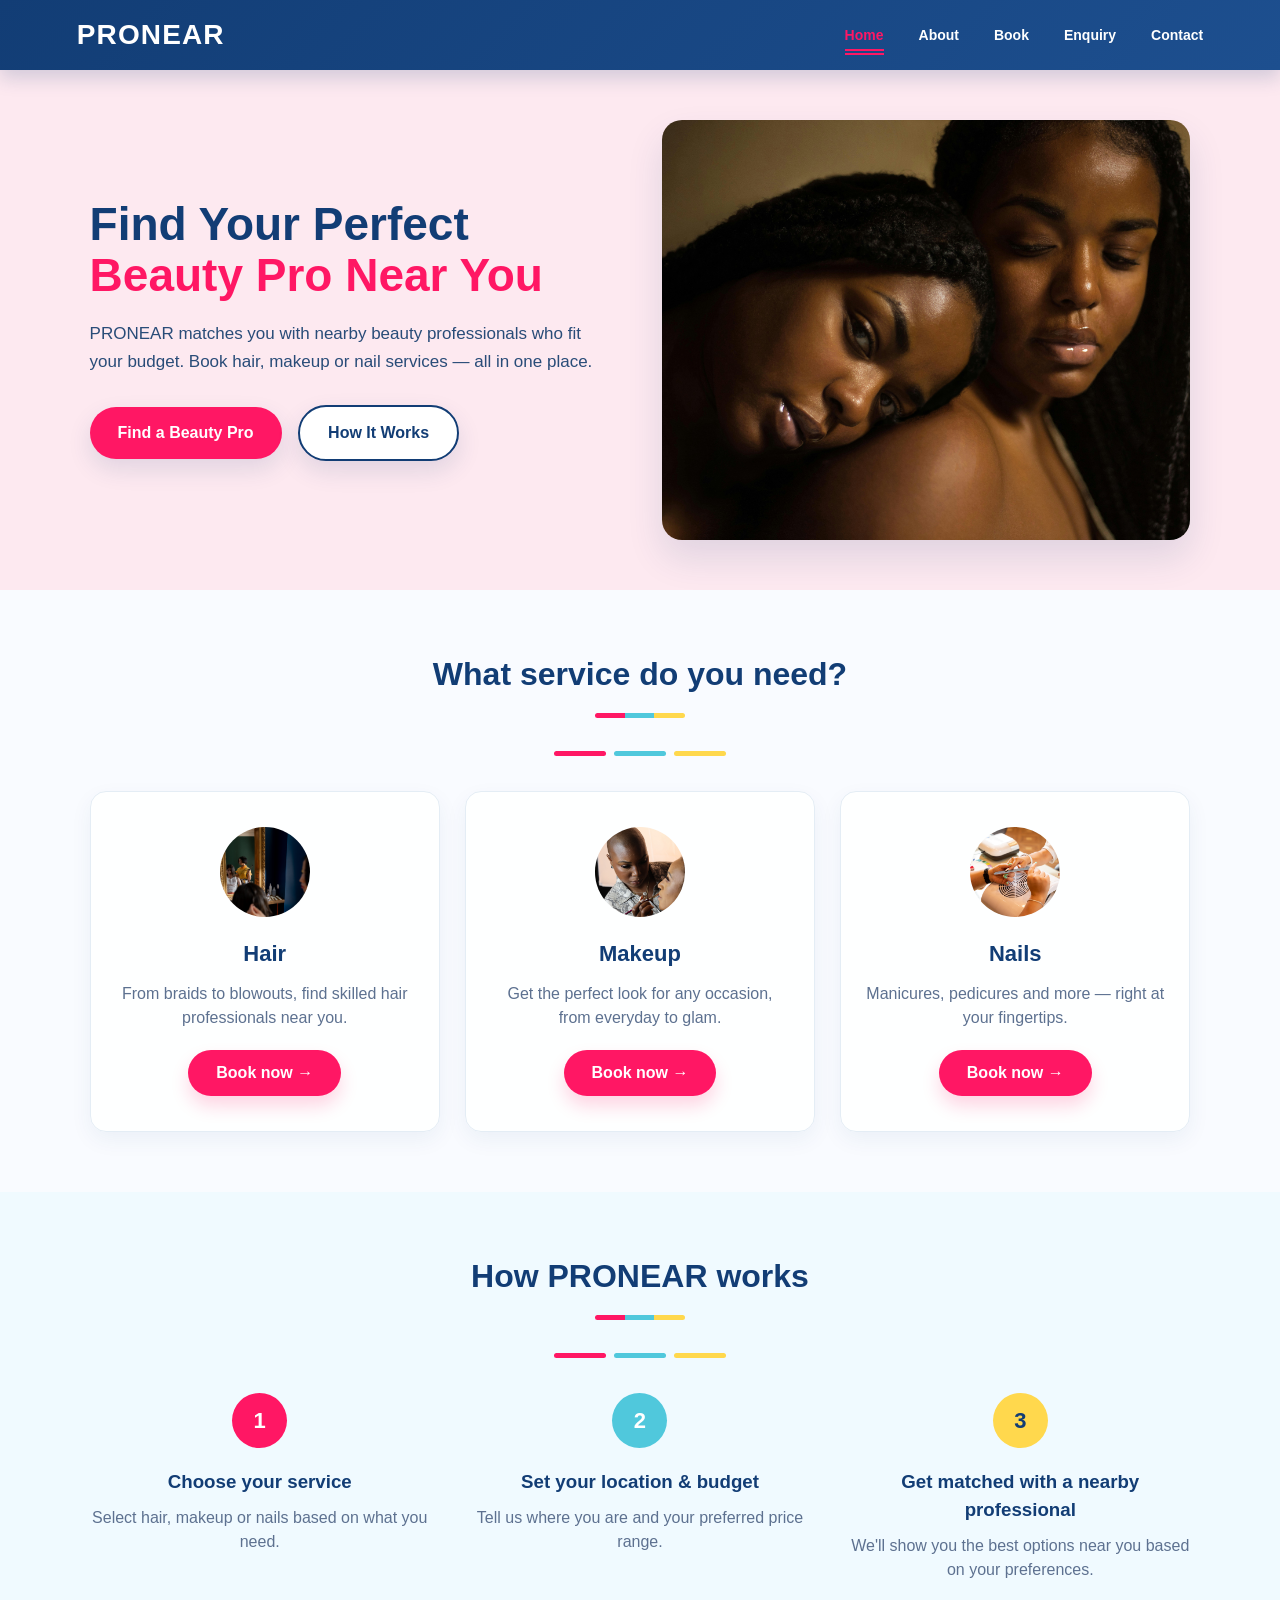
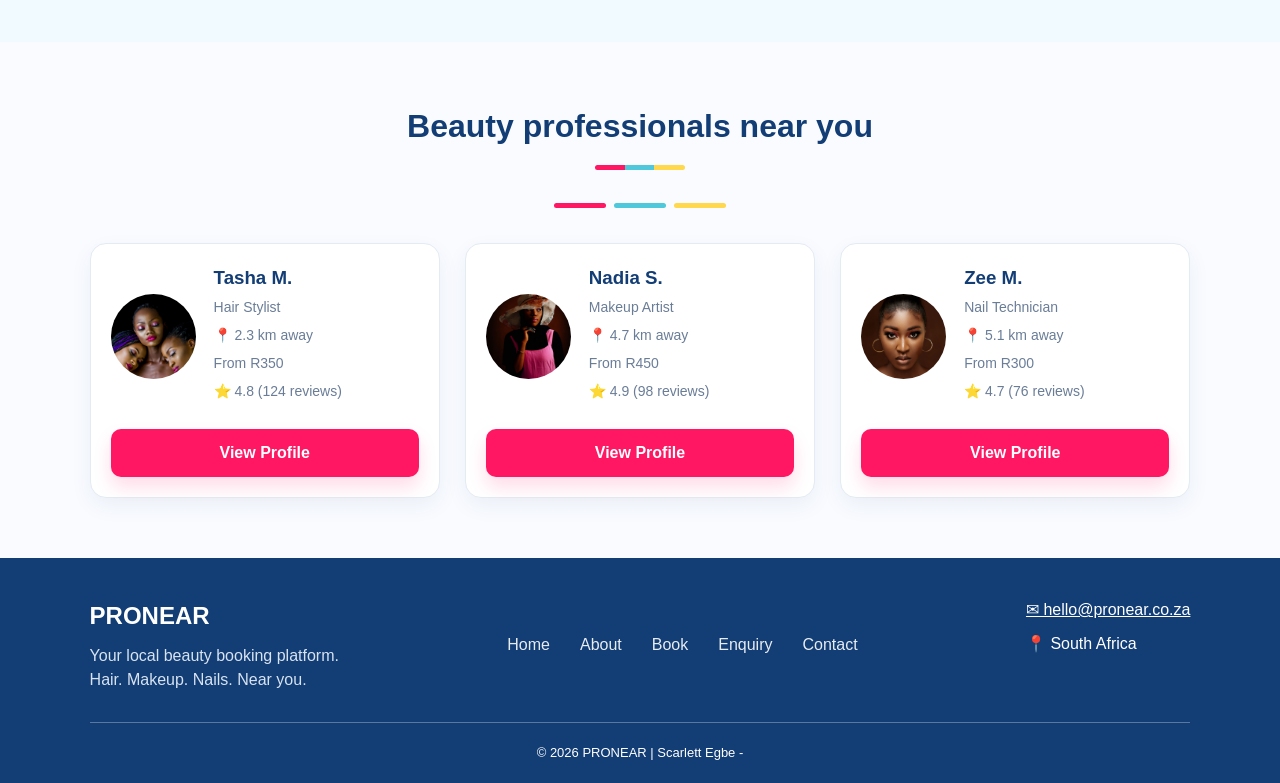
==== commit e148fa7b: "validating error messages and improving user experience" ====
--- a/index.html
+++ b/index.html
@@ -142,7 +142,7 @@
         <div class="footer-content">
             <div class="footer-logo"><h2>PRONEAR</h2><p>Your local beauty booking platform.<br>Hair. Makeup. Nails. Near you.</p></div>
             <div class="footer-links"><a href="index.html">Home</a><a href="about.html">About</a><a href="book.html">Book</a><a href="enquiry.html">Enquiry</a><a href="contact.html">Contact</a></div>
-            <div class="footer-contact"><p>✉ hello@pronear.co.za</p><p>📍 South Africa</p></div>
+            <div class="footer-contact"><p><a href="mailto:hello@pronear.co.za?subject=PRONEAR%20Enquiry">✉ hello@pronear.co.za</a></p><p>📍 South Africa</p></div>
         </div>
         <div class="copyright">© 2026 PRONEAR | Scarlett Egbe - </div>
     </footer>
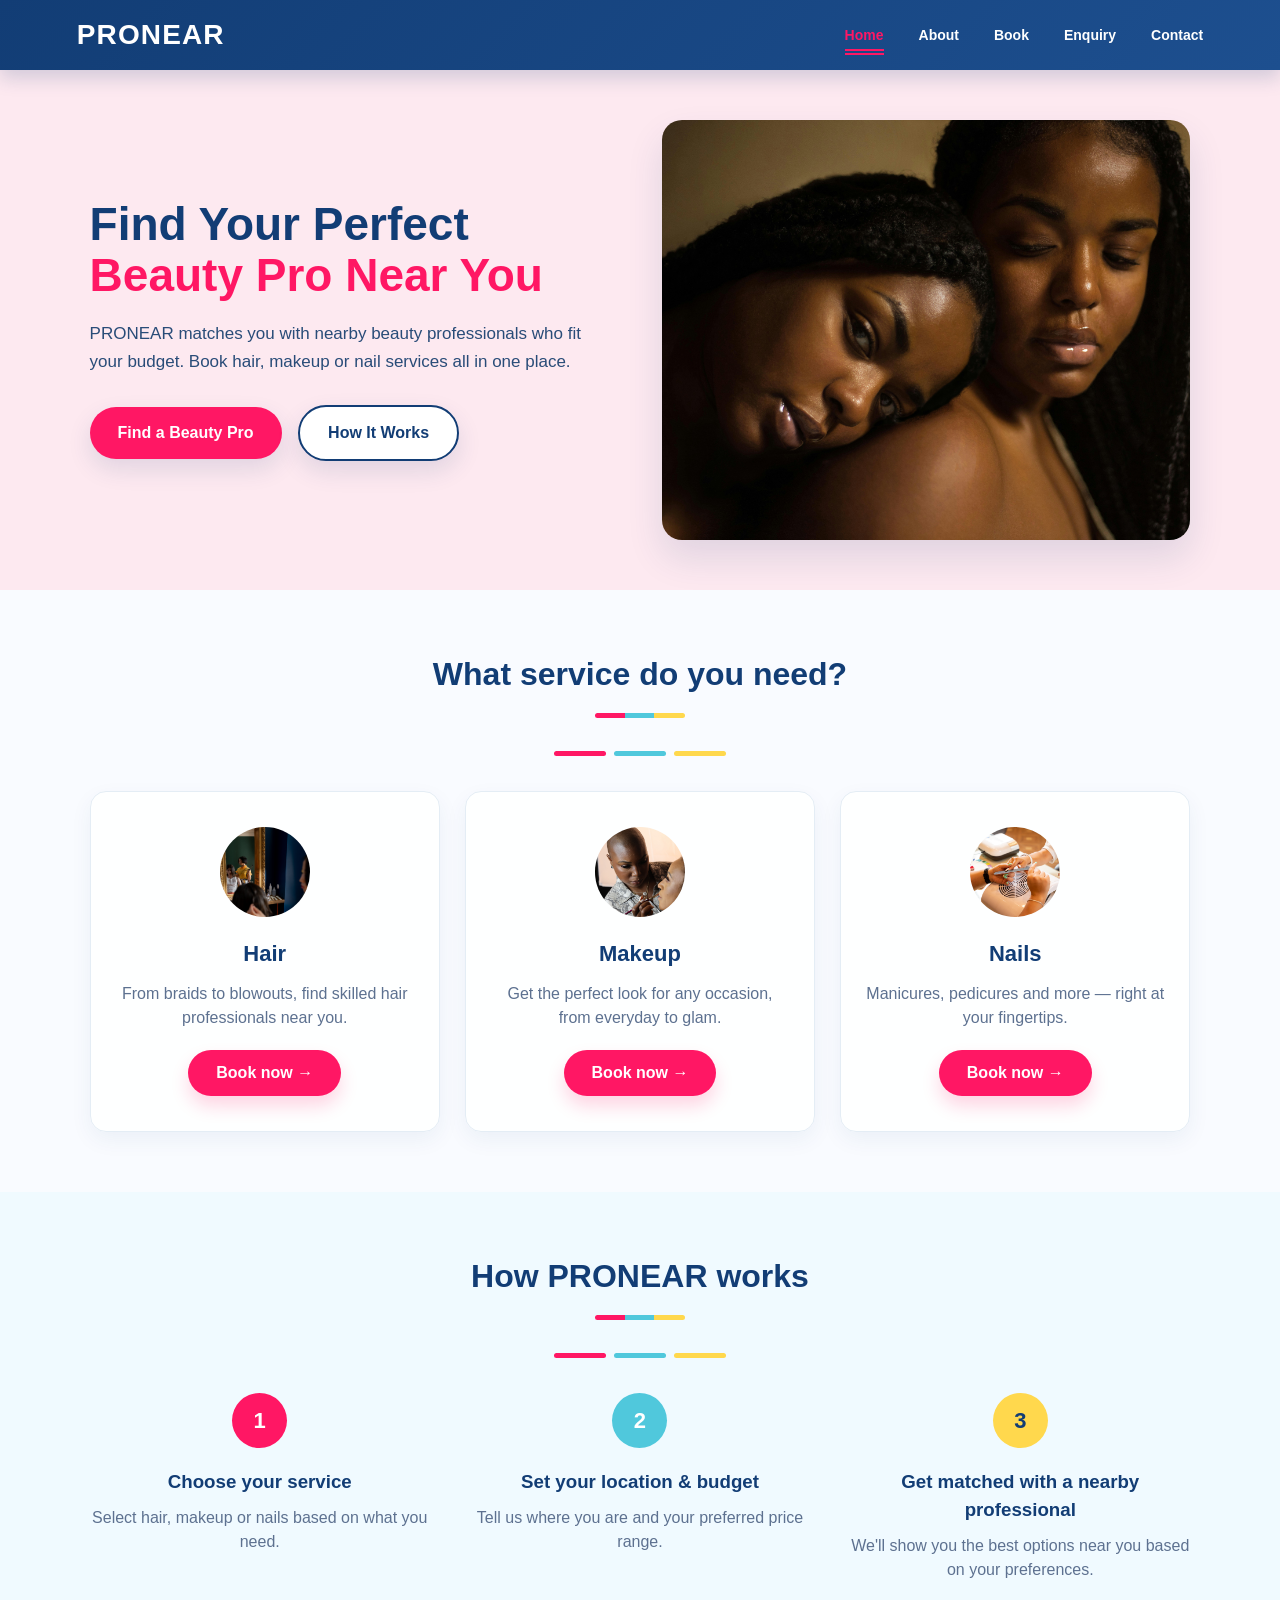
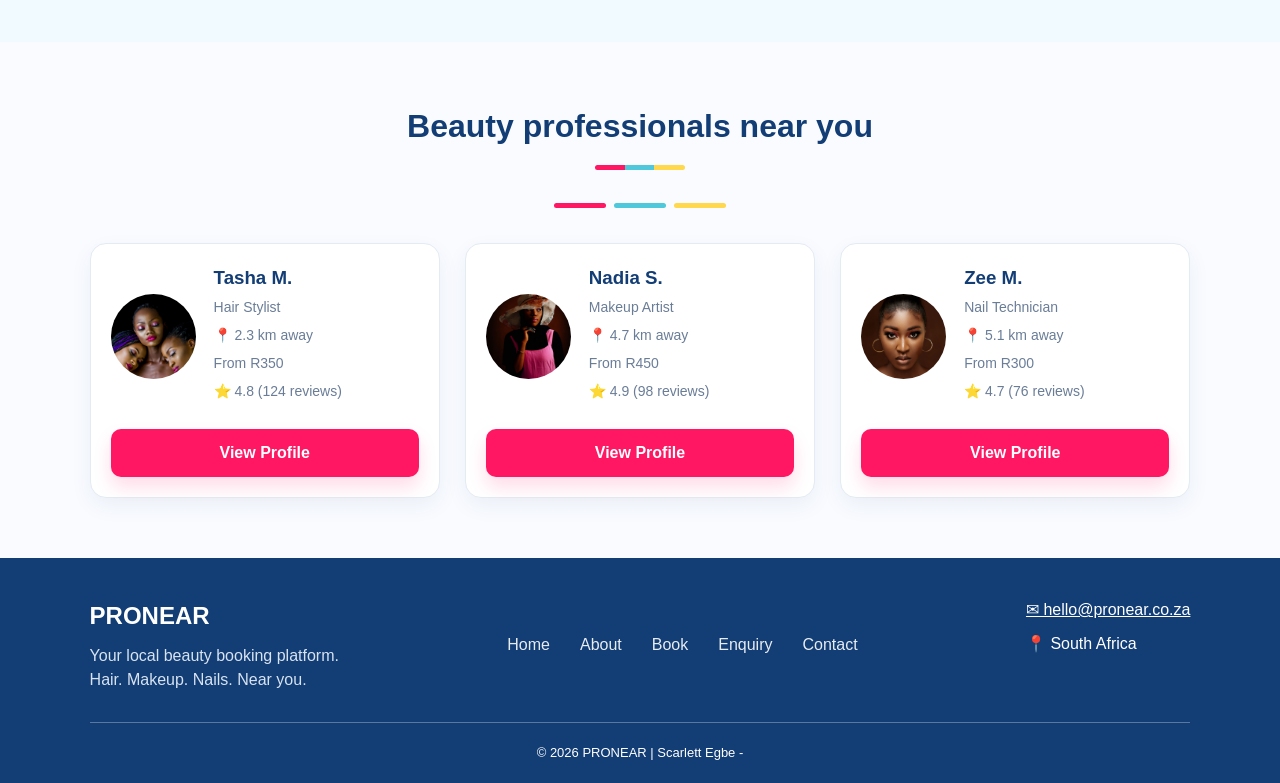
==== commit a9526a04: "corrected all necessary errors" ====
--- a/index.html
+++ b/index.html
@@ -31,7 +31,7 @@
     <section class="hero">
         <div class="hero-text">
             <h1>Find Your Perfect <span>Beauty Pro Near You</span></h1>
-            <p>PRONEAR matches you with nearby beauty professionals who fit your budget. Book hair, makeup or nail services — all in one place.</p>
+            <p>PRONEAR matches you with nearby beauty professionals who fit your budget. Book hair, makeup or nail services all in one place.</p>
             <a href="book.html" class="button primary-btn">Find a Beauty Pro</a>
             <a href="#how-it-works" class="button secondary-btn">How It Works</a>
         </div>
--- a/css/style.css
+++ b/css/style.css
@@ -1691,7 +1691,7 @@
 
     border-radius: 12px;
 
-    box-shadow: 0 6px 20px rgba(0, 0, 0, 0.06);
+    box-shadow: 0 14px 32px rgba(18, 61, 117, 0.10), 0 4px 12px rgba(18, 61, 117, 0.06);
 }
 
 .contact-form h2 {
